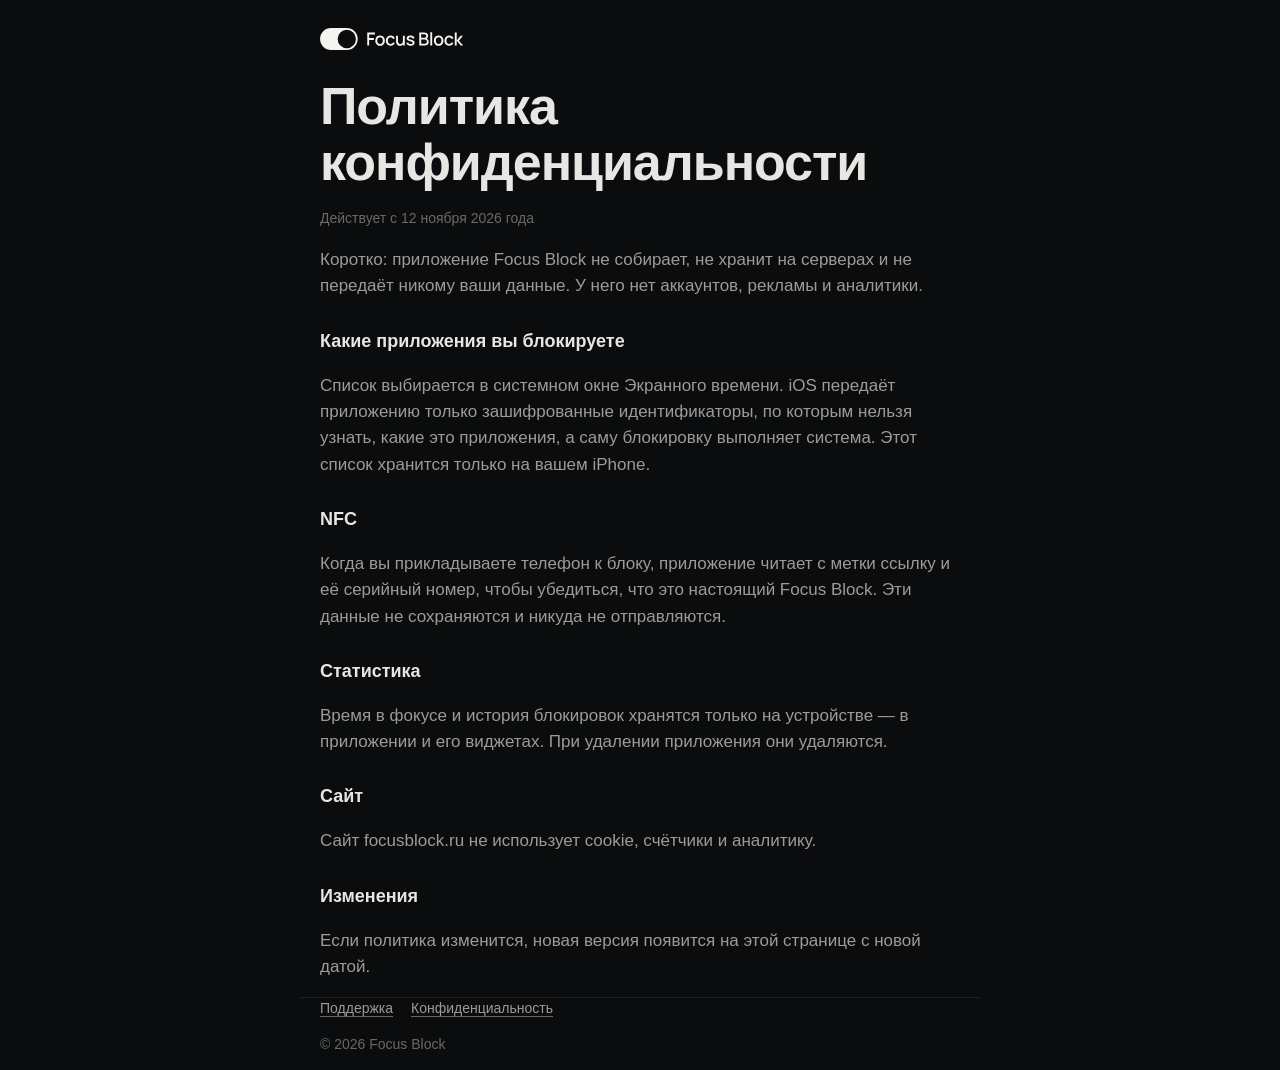
==== privacy/index.html @ 6a8ca2ba "Site for focusblock.ru: home, tag page, privacy, support and the Apple app link file" ====
<!doctype html>
<html lang="ru">
<head>
<meta charset="utf-8">
<meta name="viewport" content="width=device-width, initial-scale=1">
<title>Конфиденциальность — Focus Block</title>
<meta name="description" content="Политика конфиденциальности приложения Focus Block.">
<meta name="theme-color" content="#0b0c0e">
<link rel="icon" href="/img/favicon-32.png" sizes="32x32">
<link rel="apple-touch-icon" href="/img/apple-touch-icon.png">
<link rel="stylesheet" href="/style.css">
</head>
<body>
<header class="top wrap"><a href="/"><img src="/img/logo.svg" alt="Focus Block"></a></header>
<main class="wrap">
  <h1>Политика конфиденциальности</h1>
  <p class="small">Действует с 12 ноября 2026 года</p>
  <p>Коротко: приложение Focus Block не собирает, не хранит на серверах и не передаёт никому ваши данные. У него нет аккаунтов, рекламы и аналитики.</p>
  <h3>Какие приложения вы блокируете</h3>
  <p>Список выбирается в системном окне Экранного времени. iOS передаёт приложению только зашифрованные идентификаторы, по которым нельзя узнать, какие это приложения, а саму блокировку выполняет система. Этот список хранится только на вашем iPhone.</p>
  <h3>NFC</h3>
  <p>Когда вы прикладываете телефон к блоку, приложение читает с метки ссылку и её серийный номер, чтобы убедиться, что это настоящий Focus Block. Эти данные не сохраняются и никуда не отправляются.</p>
  <h3>Статистика</h3>
  <p>Время в фокусе и история блокировок хранятся только на устройстве — в приложении и его виджетах. При удалении приложения они удаляются.</p>
  <h3>Сайт</h3>
  <p>Сайт focusblock.ru не использует cookie, счётчики и аналитику.</p>
  <h3>Изменения</h3>
  <p>Если политика изменится, новая версия появится на этой странице с новой датой.</p>
</main>
<footer class="wrap"><a href="/support/">Поддержка</a><a href="/privacy/">Конфиденциальность</a><p class="small">© 2026 Focus Block</p></footer>
</body></html>
---- style.css ----
:root {
  --base: #0b0c0e;
  --surface: #141619;
  --raised: #1d2024;
  --paper: #f4f4f0;
  --primary: rgba(244, 244, 240, 0.94);
  --secondary: rgba(244, 244, 240, 0.62);
  --tertiary: rgba(244, 244, 240, 0.4);
  --hairline: rgba(255, 255, 255, 0.08);
}
* { box-sizing: border-box; }
html { -webkit-text-size-adjust: 100%; }
body {
  margin: 0;
  background: var(--base);
  color: var(--primary);
  font: 17px/1.55 -apple-system, BlinkMacSystemFont, "SF Pro Text", "Segoe UI", Roboto, "Helvetica Neue", Arial, sans-serif;
  -webkit-font-smoothing: antialiased;
}
a { color: var(--paper); text-underline-offset: 3px; text-decoration-color: var(--tertiary); }
.wrap { max-width: 680px; margin: 0 auto; padding: 0 20px; }
header.top { padding-top: 28px; padding-bottom: 28px; }
header.top img { height: 22px; display: block; }
h1 { font-size: clamp(34px, 7vw, 52px); line-height: 1.08; letter-spacing: -0.02em; margin: 0 0 18px; font-weight: 700; }
h2 { font-size: 24px; line-height: 1.25; letter-spacing: -0.01em; margin: 48px 0 12px; font-weight: 650; }
h3 { font-size: 18px; margin: 28px 0 6px; font-weight: 650; }
p, li { color: var(--secondary); }
p.lead { font-size: 20px; color: var(--secondary); margin: 0 0 32px; }
.hero { padding: 24px 0 8px; }
.hero img.block { display: block; width: 100%; height: auto; border-radius: 28px; margin: 8px 0 40px; background: var(--surface); }
.steps { display: grid; gap: 12px; padding: 0; margin: 0; list-style: none; counter-reset: s; }
.steps li { background: var(--surface); border-radius: 20px; padding: 18px 20px 18px 64px; position: relative; counter-increment: s; }
.steps li::before { content: counter(s); position: absolute; left: 20px; top: 17px; width: 28px; height: 28px; border-radius: 50%; background: var(--raised); color: var(--paper); font-weight: 650; font-size: 15px; display: grid; place-items: center; }
.steps b, .card b { color: var(--primary); font-weight: 600; }
.button { display: inline-block; background: var(--paper); color: var(--base); text-decoration: none; font-weight: 600; padding: 15px 26px; border-radius: 999px; }
.button.off { background: var(--raised); color: var(--secondary); }
.card { background: var(--surface); border-radius: 24px; padding: 28px 24px; margin: 24px 0; }
.center { text-align: center; }
.mark { width: 92px; height: auto; display: block; margin: 0 auto 28px; }
footer { margin-top: 72px; margin-bottom: 40px; padding-top: 20px; border-top: 1px solid var(--hairline); color: var(--tertiary); font-size: 14px; }
footer a { color: var(--secondary); margin-right: 18px; }
.small { font-size: 14px; color: var(--tertiary); }
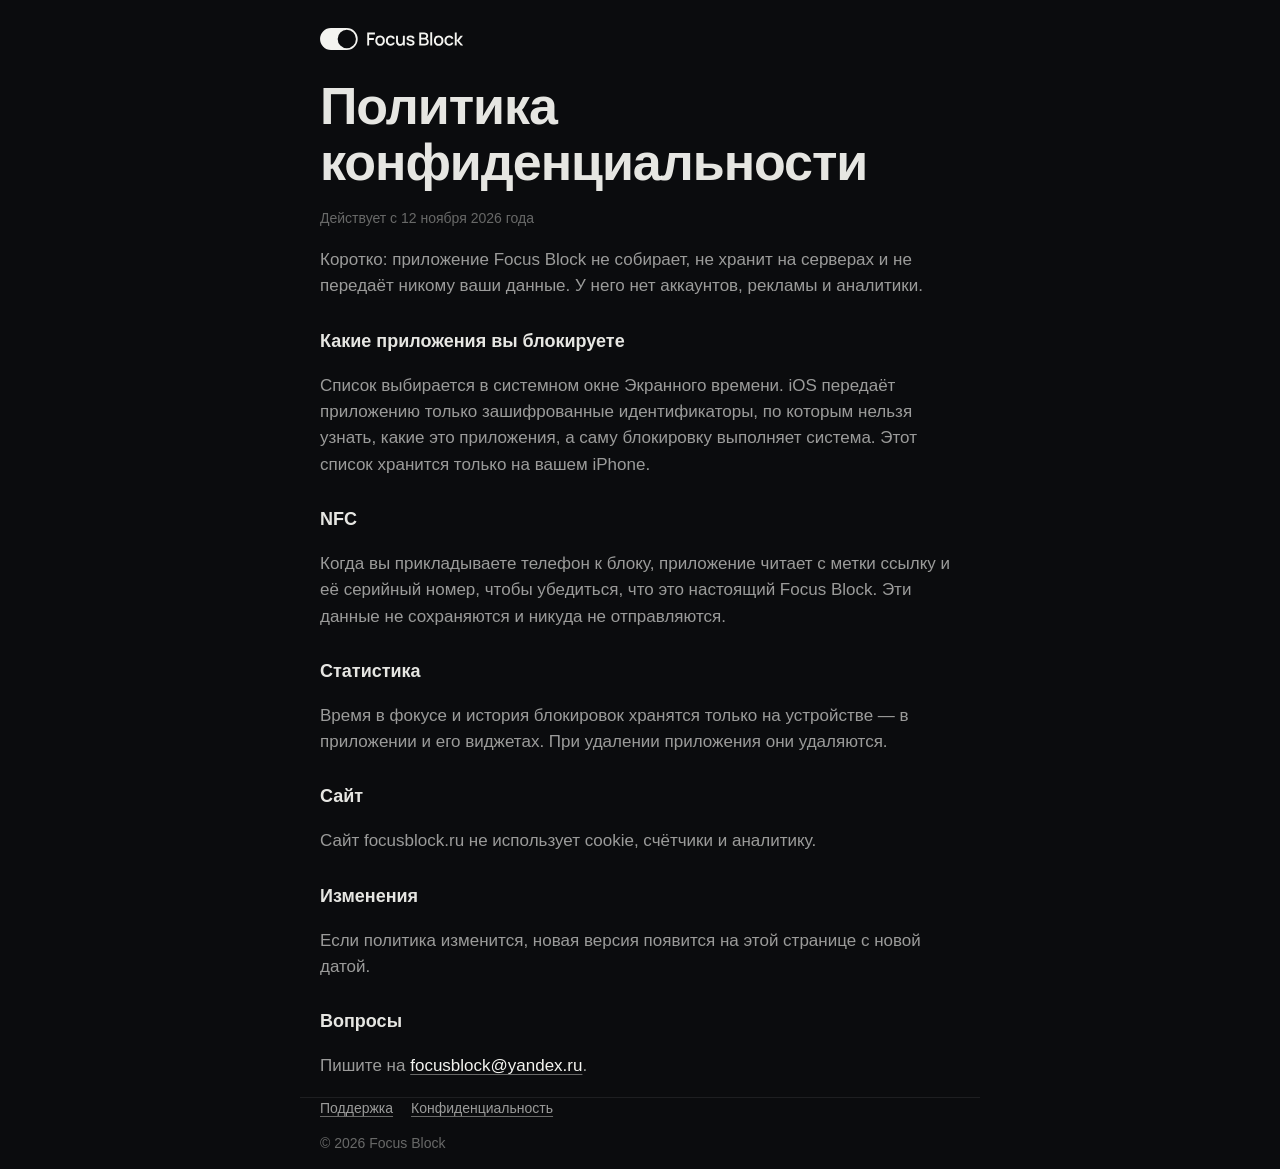
==== commit 7356c686: "Add the support email to the support and privacy pages" ====
--- a/privacy/index.html
+++ b/privacy/index.html
@@ -26,6 +26,8 @@
   <p>Сайт focusblock.ru не использует cookie, счётчики и аналитику.</p>
   <h3>Изменения</h3>
   <p>Если политика изменится, новая версия появится на этой странице с новой датой.</p>
+  <h3>Вопросы</h3>
+  <p>Пишите на <a href="mailto:focusblock@yandex.ru">focusblock@yandex.ru</a>.</p>
 </main>
 <footer class="wrap"><a href="/support/">Поддержка</a><a href="/privacy/">Конфиденциальность</a><p class="small">© 2026 Focus Block</p></footer>
 </body></html>
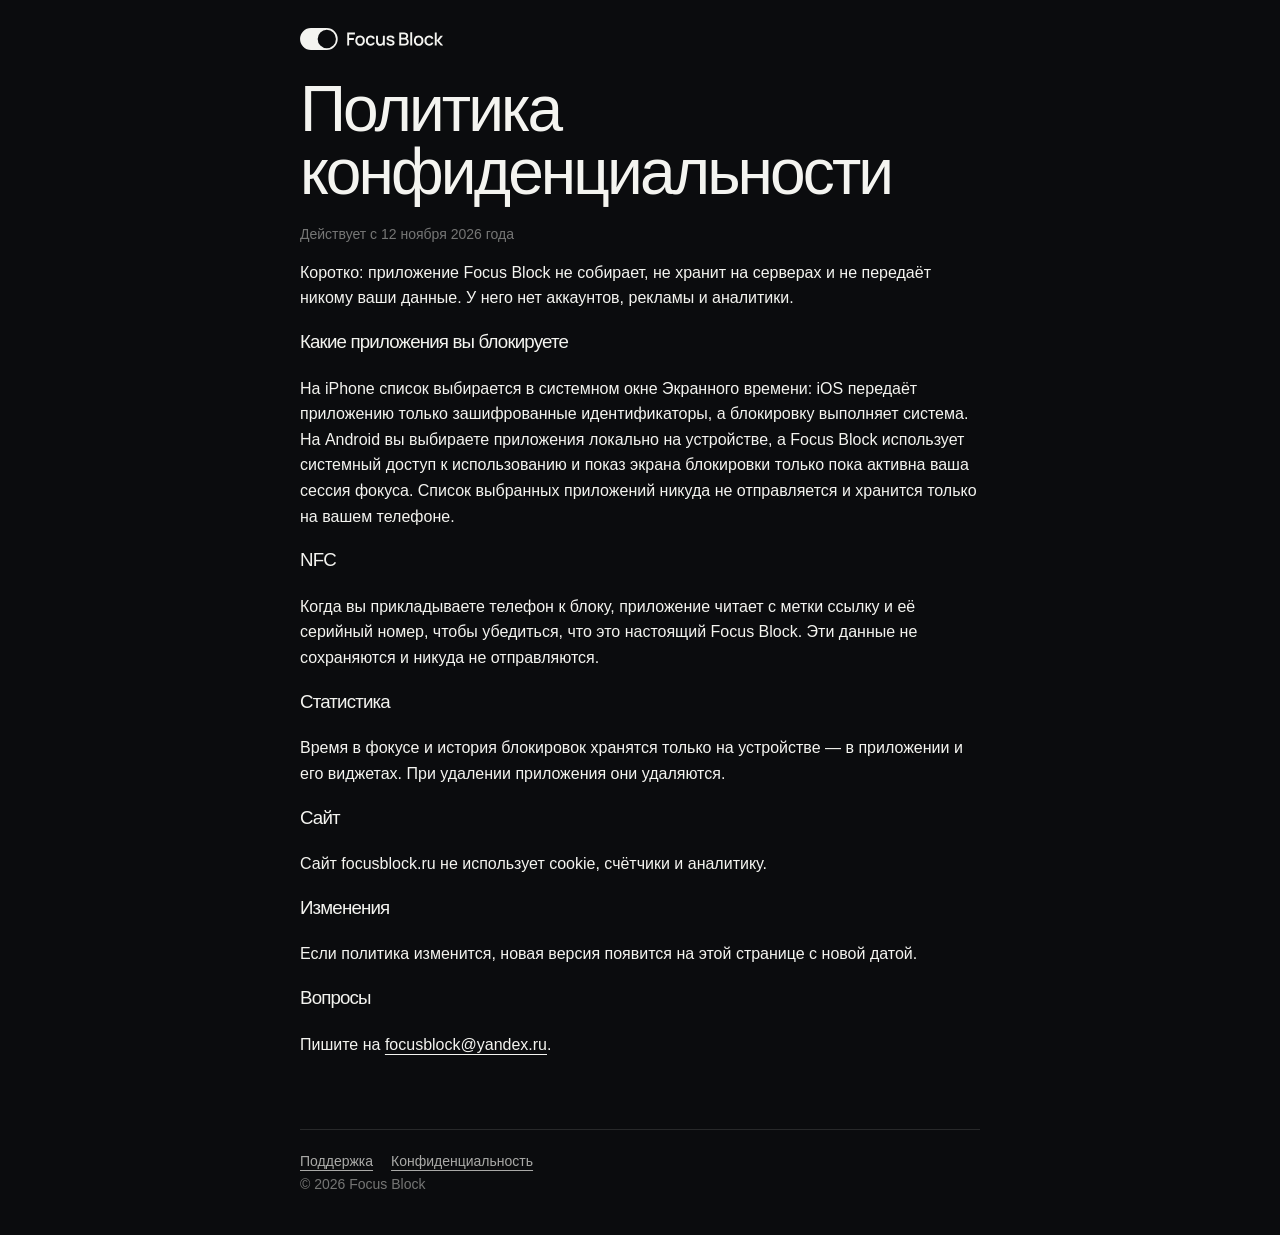
==== commit f27fc0b7: "Add App Store links, Smart App Banner, /get/ page, and subpage styles" ====
--- a/privacy/index.html
+++ b/privacy/index.html
@@ -17,7 +17,7 @@
   <p class="small">Действует с 12 ноября 2026 года</p>
   <p>Коротко: приложение Focus Block не собирает, не хранит на серверах и не передаёт никому ваши данные. У него нет аккаунтов, рекламы и аналитики.</p>
   <h3>Какие приложения вы блокируете</h3>
-  <p>Список выбирается в системном окне Экранного времени. iOS передаёт приложению только зашифрованные идентификаторы, по которым нельзя узнать, какие это приложения, а саму блокировку выполняет система. Этот список хранится только на вашем iPhone.</p>
+  <p>На iPhone список выбирается в системном окне Экранного времени: iOS передаёт приложению только зашифрованные идентификаторы, а блокировку выполняет система. На Android вы выбираете приложения локально на устройстве, а Focus Block использует системный доступ к использованию и показ экрана блокировки только пока активна ваша сессия фокуса. Список выбранных приложений никуда не отправляется и хранится только на вашем телефоне.</p>
   <h3>NFC</h3>
   <p>Когда вы прикладываете телефон к блоку, приложение читает с метки ссылку и её серийный номер, чтобы убедиться, что это настоящий Focus Block. Эти данные не сохраняются и никуда не отправляются.</p>
   <h3>Статистика</h3>
--- a/style.css
+++ b/style.css
@@ -1,42 +1,1825 @@
 :root {
-  --base: #0b0c0e;
-  --surface: #141619;
+  color-scheme: dark;
+  --obsidian: #0b0c0e;
+  --slate: #131518;
+  --paper: #f4f4f0;
+  --ink: #111315;
+  --ink-muted: rgba(17, 19, 21, 0.66);
+  --ink-line: rgba(17, 19, 21, 0.14);
+  --light: #f4f4f0;
+  --light-muted: rgba(244, 244, 240, 0.68);
+  --light-hint: rgba(244, 244, 240, 0.46);
+  --light-line: rgba(244, 244, 240, 0.12);
+  --light-line-strong: rgba(244, 244, 240, 0.24);
+  --sage: #b9c1a3;
+  --ease-out: cubic-bezier(0.22, 1, 0.36, 1);
+  --base: var(--obsidian);
+  --surface: var(--slate);
   --raised: #1d2024;
-  --paper: #f4f4f0;
   --primary: rgba(244, 244, 240, 0.94);
-  --secondary: rgba(244, 244, 240, 0.62);
-  --tertiary: rgba(244, 244, 240, 0.4);
-  --hairline: rgba(255, 255, 255, 0.08);
-}
-* { box-sizing: border-box; }
-html { -webkit-text-size-adjust: 100%; }
+  --secondary: var(--light-muted);
+  --tertiary: var(--light-hint);
+  --hairline: var(--light-line);
+}
+
+* {
+  box-sizing: border-box;
+}
+
+html {
+  -webkit-text-size-adjust: 100%;
+  scroll-behavior: smooth;
+  background-color: var(--obsidian);
+}
+
 body {
   margin: 0;
-  background: var(--base);
-  color: var(--primary);
-  font: 17px/1.55 -apple-system, BlinkMacSystemFont, "SF Pro Text", "Segoe UI", Roboto, "Helvetica Neue", Arial, sans-serif;
+  overflow-x: clip;
+  background-color: var(--obsidian);
+  color: var(--light);
+  font-family: "SF Pro Display", "SF Pro Text", "Helvetica Neue", ui-sans-serif, sans-serif;
+  font-size: 16px;
+  line-height: 1.6;
   -webkit-font-smoothing: antialiased;
-}
-a { color: var(--paper); text-underline-offset: 3px; text-decoration-color: var(--tertiary); }
-.wrap { max-width: 680px; margin: 0 auto; padding: 0 20px; }
-header.top { padding-top: 28px; padding-bottom: 28px; }
-header.top img { height: 22px; display: block; }
-h1 { font-size: clamp(34px, 7vw, 52px); line-height: 1.08; letter-spacing: -0.02em; margin: 0 0 18px; font-weight: 700; }
-h2 { font-size: 24px; line-height: 1.25; letter-spacing: -0.01em; margin: 48px 0 12px; font-weight: 650; }
-h3 { font-size: 18px; margin: 28px 0 6px; font-weight: 650; }
-p, li { color: var(--secondary); }
-p.lead { font-size: 20px; color: var(--secondary); margin: 0 0 32px; }
-.hero { padding: 24px 0 8px; }
-.hero img.block { display: block; width: 100%; height: auto; border-radius: 28px; margin: 8px 0 40px; background: var(--surface); }
-.steps { display: grid; gap: 12px; padding: 0; margin: 0; list-style: none; counter-reset: s; }
-.steps li { background: var(--surface); border-radius: 20px; padding: 18px 20px 18px 64px; position: relative; counter-increment: s; }
-.steps li::before { content: counter(s); position: absolute; left: 20px; top: 17px; width: 28px; height: 28px; border-radius: 50%; background: var(--raised); color: var(--paper); font-weight: 650; font-size: 15px; display: grid; place-items: center; }
-.steps b, .card b { color: var(--primary); font-weight: 600; }
-.button { display: inline-block; background: var(--paper); color: var(--base); text-decoration: none; font-weight: 600; padding: 15px 26px; border-radius: 999px; }
-.button.off { background: var(--raised); color: var(--secondary); }
-.card { background: var(--surface); border-radius: 24px; padding: 28px 24px; margin: 24px 0; }
-.center { text-align: center; }
-.mark { width: 92px; height: auto; display: block; margin: 0 auto 28px; }
-footer { margin-top: 72px; margin-bottom: 40px; padding-top: 20px; border-top: 1px solid var(--hairline); color: var(--tertiary); font-size: 14px; }
-footer a { color: var(--secondary); margin-right: 18px; }
-.small { font-size: 14px; color: var(--tertiary); }
+  -moz-osx-font-smoothing: grayscale;
+}
+
+a {
+  color: inherit;
+  text-underline-offset: 4px;
+}
+
+button,
+input {
+  font-family: inherit;
+  font-size: inherit;
+}
+
+:focus-visible {
+  outline: 2px solid var(--sage);
+  outline-offset: 3px;
+}
+
+.sr-only {
+  position: absolute;
+  width: 1px;
+  height: 1px;
+  padding: 0;
+  margin: -1px;
+  overflow: hidden;
+  clip: rect(0, 0, 0, 0);
+  white-space: nowrap;
+  border: 0;
+}
+
+.wrap {
+  width: min(1220px, calc(100% - 80px));
+  margin-inline: auto;
+}
+
+h1,
+h2,
+h3 {
+  margin-top: 0;
+  font-weight: 500;
+  letter-spacing: -0.045em;
+  text-wrap: balance;
+}
+
+p {
+  margin-top: 0;
+  text-wrap: pretty;
+}
+
+.num {
+  font-variant-numeric: tabular-nums;
+}
+
+/* =========================================================
+   Header
+   ========================================================= */
+.site-header {
+  position: relative;
+  z-index: 30;
+  min-height: 72px;
+  display: flex;
+  align-items: center;
+  justify-content: space-between;
+  border-bottom: 1px solid var(--light-line);
+}
+
+.brand {
+  display: inline-flex;
+  align-items: center;
+  text-decoration: none;
+}
+
+.brand img {
+  display: block;
+  width: 152px;
+  height: auto;
+}
+
+.brand-mark {
+  display: block;
+  width: 26px;
+  height: auto;
+}
+
+.header-nav {
+  display: flex;
+  gap: 32px;
+  margin-left: auto;
+  margin-right: 40px;
+}
+
+.header-nav a {
+  color: var(--light-muted);
+  font-size: 14px;
+  text-decoration: none;
+  transition: color 0.2s ease;
+}
+
+.header-nav a:hover {
+  color: var(--light);
+}
+
+.header-cta {
+  display: inline-flex;
+  align-items: center;
+  min-height: 38px;
+  padding: 7px 16px;
+  border: 1px solid var(--light-line-strong);
+  border-radius: 8px;
+  color: var(--light);
+  font-size: 14px;
+  font-weight: 500;
+  text-decoration: none;
+  transition: background-color 0.2s ease, color 0.2s ease, border-color 0.2s ease;
+}
+
+.header-cta:hover {
+  background: var(--light);
+  color: var(--obsidian);
+  border-color: var(--light);
+}
+
+/* =========================================================
+   Compact Single-Screen Hero (Vertical Right-Column Hardware)
+   ========================================================= */
+.hero {
+  position: relative;
+  background: var(--obsidian);
+  padding-block: 28px 56px;
+}
+
+.hero-grid {
+  display: grid;
+  grid-template-columns: 1.08fr 0.92fr;
+  align-items: center;
+  gap: 48px;
+}
+
+.hero-copy {
+  max-width: 540px;
+  position: relative;
+  z-index: 4;
+}
+
+.hero-status {
+  display: inline-flex;
+  align-items: center;
+  gap: 9px;
+  margin-bottom: 20px;
+  font-size: 14px;
+  color: var(--light-muted);
+}
+
+.hero-status-dot {
+  width: 7px;
+  height: 7px;
+  border-radius: 50%;
+  background: var(--sage);
+}
+
+h1 {
+  font-size: clamp(44px, 5vw, 72px);
+  line-height: 0.98;
+  margin-bottom: 20px;
+  color: var(--light);
+}
+
+.hero-lead {
+  max-width: 480px;
+  margin-bottom: 30px;
+  color: var(--light-muted);
+  font-size: 17px;
+  line-height: 1.62;
+}
+
+/* Sleek unified Web3-style single-bar pre-order input */
+.preorder-block {
+  max-width: 492px;
+  scroll-margin-top: 32px;
+}
+
+.preorder-form {
+  display: flex;
+  flex-direction: column;
+  gap: 12px;
+}
+
+.preorder-bar {
+  display: flex;
+  align-items: center;
+  gap: 6px;
+  padding: 5px;
+  background: #14161a;
+  border: 1px solid var(--light-line-strong);
+  border-radius: 10px;
+  transition: border-color 0.2s ease, background-color 0.2s ease;
+}
+
+.preorder-bar:focus-within {
+  border-color: rgba(244, 244, 240, 0.55);
+  background: #171a1f;
+}
+
+.preorder-input {
+  flex: 1 1 0%;
+  min-width: 0;
+  height: 42px;
+  padding: 0 12px;
+  background: transparent;
+  border: 0;
+  color: var(--light);
+  font-size: 16px;
+  outline: none;
+}
+
+.preorder-input::placeholder {
+  color: var(--light-hint);
+}
+
+.preorder-btn {
+  flex: 0 0 auto;
+  height: 42px;
+  padding: 0 18px;
+  background: var(--light);
+  color: var(--obsidian);
+  border: 0;
+  border-radius: 7px;
+  font-size: 14px;
+  font-weight: 600;
+  cursor: pointer;
+  white-space: nowrap;
+  transition: background-color 0.2s ease, transform 0.15s ease;
+}
+
+.preorder-btn:hover {
+  background: #ffffff;
+  transform: translateY(-1px);
+}
+
+.preorder-btn:active {
+  transform: translateY(0);
+}
+
+.consent-row {
+  display: flex;
+  align-items: flex-start;
+  gap: 10px;
+  font-size: 13px;
+  color: var(--light-hint);
+  line-height: 1.45;
+  cursor: pointer;
+}
+
+.consent-row input[type="checkbox"] {
+  width: 16px;
+  height: 16px;
+  margin: 2px 0 0;
+  flex-shrink: 0;
+  accent-color: var(--sage);
+  cursor: pointer;
+}
+
+.consent-row a {
+  color: var(--light-muted);
+}
+
+.form-success {
+  display: none;
+  padding: 14px 0;
+  border-top: 1px solid var(--sage);
+  border-bottom: 1px solid var(--light-line);
+  color: var(--light);
+  font-size: 15px;
+  line-height: 1.55;
+}
+
+.hero-meta {
+  margin-top: 18px;
+  font-size: 14px;
+  color: var(--light-hint);
+}
+
+.hero-scroll-cue {
+  margin-top: 24px;
+  padding-top: 16px;
+  border-top: 1px solid var(--light-line);
+  display: flex;
+  align-items: center;
+  gap: 12px;
+  font-size: 13px;
+  color: var(--light-muted);
+}
+
+.scroll-indicator {
+  width: 8px;
+  height: 8px;
+  border-radius: 50%;
+  border: 1.5px solid var(--light-muted);
+  flex-shrink: 0;
+  transition: background-color 0.3s ease, border-color 0.3s ease;
+}
+
+.hero.is-locked .scroll-indicator {
+  background: var(--sage);
+  border-color: var(--sage);
+}
+
+/* =========================================================
+   Right Column: Vertical Focus Block + Upright Dark iPhone 16 Pro
+   ========================================================= */
+.hero-visual {
+  position: relative;
+  width: 100%;
+  max-width: 440px;
+  height: 564px;
+  margin-inline: auto;
+  cursor: pointer;
+  user-select: none;
+  -webkit-tap-highlight-color: transparent;
+}
+
+/* Studio ambient light centered behind vertical hardware axis */
+.hero-ambient {
+  position: absolute;
+  top: -90px;
+  left: 50%;
+  width: 300px;
+  height: 300px;
+  margin-left: -150px;
+  border-radius: 50%;
+  background: radial-gradient(circle, rgba(185, 193, 163, 0.14) 0%, rgba(160, 178, 220, 0.05) 38%, transparent 70%);
+  pointer-events: none;
+  transition: opacity 0.45s ease, transform 0.6s var(--ease-out);
+  opacity: 0.72;
+}
+
+.hero.is-locked .hero-ambient {
+  opacity: 1;
+  transform: scale(1.1);
+}
+
+.hero-orbit {
+  position: absolute;
+  top: 52px;
+  left: 50%;
+  border-radius: 50%;
+  border: 1px solid rgba(244, 244, 240, 0.055);
+  transform: translate(-50%, -50%);
+  pointer-events: none;
+  transition: border-color 0.45s ease, transform 0.6s var(--ease-out);
+}
+
+.hero-orbit-1 {
+  width: 190px;
+  height: 190px;
+}
+
+.hero-orbit-2 {
+  width: 310px;
+  height: 310px;
+  border-color: rgba(244, 244, 240, 0.032);
+}
+
+.hero.is-locked .hero-orbit-1 {
+  border-color: rgba(185, 193, 163, 0.25);
+  transform: translate(-50%, -50%) scale(1.05);
+}
+
+.hero.is-locked .hero-orbit-2 {
+  border-color: rgba(185, 193, 163, 0.11);
+  transform: translate(-50%, -50%) scale(1.03);
+}
+
+/* Real Focus Block photo centered on vertical axis (zero stacking context for pure lighten blend) */
+.hero-block {
+  position: absolute;
+  top: -28px;
+  left: 50%;
+  width: 232px;
+  margin-left: -116px;
+  pointer-events: none;
+}
+
+.hero-block-img {
+  display: block;
+  width: 100%;
+  height: auto;
+  mix-blend-mode: lighten;
+  filter: contrast(1.06);
+  mask-image: radial-gradient(ellipse 62% 62% at 50% 50%, #000 54%, transparent 98%);
+  -webkit-mask-image: radial-gradient(ellipse 62% 62% at 50% 50%, #000 54%, transparent 98%);
+}
+
+/* Subtle vertical alignment hairline between Focus Block and iPhone at rest */
+.tap-guide {
+  position: absolute;
+  top: 96px;
+  left: 50%;
+  width: 1px;
+  height: 28px;
+  margin-left: -0.5px;
+  background: linear-gradient(180deg, rgba(185, 193, 163, 0.52) 0%, rgba(244, 244, 240, 0.05) 100%);
+  pointer-events: none;
+  opacity: 0.85;
+  transition: opacity 0.25s ease;
+}
+
+.hero.is-locked .tap-guide {
+  opacity: 0;
+}
+
+/* Persistent soft hardware resonance ring around Focus Block while locked */
+.contact-halo {
+  position: absolute;
+  top: 52px;
+  left: 50%;
+  width: 126px;
+  height: 126px;
+  border-radius: 50%;
+  border: 1px solid rgba(185, 193, 163, 0.44);
+  box-shadow: 0 0 26px rgba(185, 193, 163, 0.22);
+  transform: translate(-50%, -50%) scale(0.76);
+  opacity: 0;
+  pointer-events: none;
+  z-index: 4;
+  transition: opacity 0.45s ease, transform 0.6s var(--ease-out);
+}
+
+.hero.is-locked .contact-halo {
+  opacity: 1;
+  transform: translate(-50%, -50%) scale(1);
+}
+
+/* Concentric NFC contact wave centered on Focus Block's white inlay */
+.contact-wave {
+  position: absolute;
+  top: 52px;
+  left: 50%;
+  width: 22px;
+  height: 22px;
+  margin-top: -11px;
+  margin-left: -11px;
+  border-radius: 50%;
+  border: 1.5px solid var(--sage);
+  opacity: 0;
+  pointer-events: none;
+  z-index: 8;
+}
+
+.contact-wave-2 {
+  border-color: rgba(244, 244, 240, 0.55);
+}
+
+.hero-visual.pulse-active .contact-wave {
+  animation: nfc-ring 1s var(--ease-out) forwards;
+}
+
+.hero-visual.pulse-active .contact-wave-2 {
+  animation: nfc-ring 1.2s 0.16s var(--ease-out) forwards;
+}
+
+@keyframes nfc-ring {
+  0% { transform: scale(1); opacity: 0.92; }
+  100% { transform: scale(9.5); opacity: 0; }
+}
+
+/* =========================================================
+   Photorealistic Upright iPhone 16 Pro (Black Titanium)
+   ========================================================= */
+.iphone-rig {
+  position: absolute;
+  bottom: 0;
+  left: 50%;
+  width: 228px;
+  height: 432px;
+  margin-left: -114px;
+  z-index: 6;
+  transform-origin: center top;
+  transform:
+    perspective(1200px)
+    translate3d(0, var(--py, 0px), 0)
+    rotateX(var(--prx, 5deg))
+    scale(var(--pscale, 0.985));
+  will-change: transform;
+}
+
+/* Machined Grade-5 Black Titanium Outer Chassis with clean bottom 3D depth */
+.iphone-chassis {
+  position: relative;
+  width: 100%;
+  height: 100%;
+  border-radius: 42px;
+  padding: 4px;
+  background: linear-gradient(
+    145deg,
+    #787e8a 0%,
+    #383d46 12%,
+    #1b1e24 32%,
+    #0e1014 54%,
+    #2e333c 78%,
+    #6a717e 92%,
+    #2c3038 100%
+  );
+  box-shadow:
+    0 2px 0 0 #262a32,
+    0 5px 0 0 #171a20,
+    0 8px 0 0 #0e1014,
+    0 34px 66px rgba(0, 0, 0, 0.88),
+    0 12px 24px rgba(0, 0, 0, 0.68),
+    inset 0 0 0 1px rgba(255, 255, 255, 0.28),
+    inset 0 1px 2px rgba(255, 255, 255, 0.36);
+}
+
+/* Specular contact light across top-center titanium rim when meeting Focus Block */
+.iphone-contact-rim {
+  position: absolute;
+  inset: -1px;
+  border-radius: 43px;
+  background: radial-gradient(ellipse 70% 18% at 50% 0%, rgba(226, 234, 206, 0.8) 0%, rgba(185, 193, 163, 0.24) 44%, transparent 74%);
+  opacity: var(--contact, 0);
+  pointer-events: none;
+  z-index: 1;
+  transition: opacity 0.3s ease;
+}
+
+/* Physical machined titanium side buttons */
+.hw-btn {
+  position: absolute;
+  background: linear-gradient(180deg, #626874 0%, #2a2e36 48%, #4b505c 100%);
+  box-shadow: inset 0 0 0 0.5px rgba(255, 255, 255, 0.28), 0 1px 3px rgba(0, 0, 0, 0.7);
+  pointer-events: none;
+  z-index: 2;
+}
+
+.hw-action {
+  left: -2.5px;
+  top: 82px;
+  width: 2.5px;
+  height: 19px;
+  border-radius: 2px 0 0 2px;
+}
+
+.hw-vol-up {
+  left: -2.5px;
+  top: 112px;
+  width: 2.5px;
+  height: 34px;
+  border-radius: 2px 0 0 2px;
+}
+
+.hw-vol-down {
+  left: -2.5px;
+  top: 155px;
+  width: 2.5px;
+  height: 34px;
+  border-radius: 2px 0 0 2px;
+}
+
+.hw-power {
+  right: -2.5px;
+  top: 122px;
+  width: 3px;
+  height: 50px;
+  border-radius: 0 2px 2px 0;
+}
+
+.hw-cam-ctrl {
+  right: -2px;
+  top: 262px;
+  width: 2px;
+  height: 34px;
+  border-radius: 0 2px 2px 0;
+  background: linear-gradient(180deg, #3c404a 0%, #1d2026 50%, #3a3e48 100%);
+}
+
+/* Authentic titanium antenna split bands */
+.hw-antenna {
+  position: absolute;
+  width: 4px;
+  height: 2px;
+  background: rgba(8, 9, 12, 0.85);
+  pointer-events: none;
+  z-index: 3;
+}
+
+.hw-ant-tl { left: 0; top: 52px; }
+.hw-ant-tr { right: 0; top: 52px; }
+.hw-ant-bl { left: 0; bottom: 52px; }
+.hw-ant-br { right: 0; bottom: 52px; }
+
+/* Ultra-thin uniform Black Titanium Bezel */
+.iphone-bezel {
+  position: relative;
+  z-index: 2;
+  width: 100%;
+  height: 100%;
+  border-radius: 38px;
+  background: #020203;
+  padding: 7px;
+  box-shadow: inset 0 0 0 1px rgba(255, 255, 255, 0.08);
+}
+
+/* Precision recessed top earpiece slit */
+.iphone-speaker {
+  position: absolute;
+  top: 2.5px;
+  left: 50%;
+  transform: translateX(-50%);
+  width: 36px;
+  height: 2px;
+  border-radius: 99px;
+  background: linear-gradient(90deg, #0b0c0e 0%, #262930 50%, #0b0c0e 100%);
+  z-index: 15;
+  pointer-events: none;
+}
+
+/* Super Retina XDR OLED Display */
+.iphone-oled {
+  position: relative;
+  width: 100%;
+  height: 100%;
+  border-radius: 32px;
+  overflow: hidden;
+  background: #080a0f;
+  padding: 10px 10px 8px;
+  display: flex;
+  flex-direction: column;
+  justify-content: space-between;
+  box-shadow: inset 0 0 0 0.75px rgba(255, 255, 255, 0.1);
+}
+
+/* Authentic iOS 18 Black Titanium Silk Wallpaper — calms down when Focus locks */
+.iphone-wallpaper {
+  position: absolute;
+  inset: 0;
+  z-index: 0;
+  background:
+    radial-gradient(ellipse 95% 48% at 15% 18%, rgba(92, 118, 178, 0.48) 0%, transparent 64%),
+    radial-gradient(ellipse 85% 50% at 88% 42%, rgba(168, 128, 102, 0.34) 0%, transparent 62%),
+    radial-gradient(ellipse 80% 55% at 32% 78%, rgba(68, 92, 138, 0.36) 0%, transparent 65%),
+    radial-gradient(ellipse 70% 42% at 72% 84%, rgba(145, 152, 134, 0.18) 0%, transparent 64%),
+    linear-gradient(168deg, #101522 0%, #0a0d14 48%, #0d1016 100%);
+  transition: opacity 0.55s var(--ease-out), filter 0.55s var(--ease-out);
+}
+
+.hero.is-locked .iphone-wallpaper {
+  opacity: 0.42;
+  filter: saturate(0.45) brightness(0.75);
+}
+
+/* Subtle Ceramic Shield studio glass sheen */
+.iphone-glass-sheen {
+  position: absolute;
+  inset: 0;
+  border-radius: 32px;
+  background:
+    linear-gradient(
+      118deg,
+      rgba(255, 255, 255, 0.11) 0%,
+      rgba(255, 255, 255, 0.03) 22%,
+      transparent 24%
+    ),
+    radial-gradient(ellipse 65% 32% at 50% 0%, rgba(255, 255, 255, 0.06) 0%, transparent 70%);
+  pointer-events: none;
+  z-index: 12;
+}
+
+/* iOS Status Bar + Compact Zero-Overlap Dynamic Island */
+.ios-top {
+  position: relative;
+  z-index: 6;
+  display: flex;
+  align-items: center;
+  justify-content: space-between;
+  height: 19px;
+  padding-inline: 4px;
+}
+
+.ios-time {
+  font-size: 10.5px;
+  font-weight: 600;
+  color: #ffffff;
+  letter-spacing: -0.02em;
+}
+
+/* Compact Dynamic Island — strictly clear of 9:41 & signal icons */
+.dynamic-island {
+  position: absolute;
+  top: 0;
+  left: 50%;
+  transform: translateX(-50%);
+  width: 62px;
+  height: 18px;
+  border-radius: 12px;
+  background: #000000;
+  box-shadow: inset 0 0 0 0.5px rgba(255, 255, 255, 0.1);
+  display: flex;
+  align-items: center;
+  justify-content: space-between;
+  padding: 0 5px;
+  overflow: hidden;
+  transition: width 0.45s var(--ease-out), padding 0.45s var(--ease-out);
+  z-index: 10;
+}
+
+.island-label {
+  display: inline-flex;
+  align-items: center;
+  gap: 3.5px;
+  font-size: 8.5px;
+  font-weight: 600;
+  color: var(--sage);
+  white-space: nowrap;
+  opacity: 0;
+  transform: translateX(-4px);
+  transition: opacity 0.25s ease, transform 0.35s var(--ease-out);
+}
+
+.island-switch {
+  width: 11px;
+  height: 6.5px;
+  border-radius: 99px;
+  background: var(--sage);
+  position: relative;
+  flex-shrink: 0;
+}
+
+.island-switch::after {
+  content: "";
+  position: absolute;
+  top: 1px;
+  right: 1px;
+  width: 4.5px;
+  height: 4.5px;
+  border-radius: 50%;
+  background: #0b0c0e;
+}
+
+.island-sensors {
+  display: inline-flex;
+  align-items: center;
+  gap: 3px;
+  flex-shrink: 0;
+}
+
+.island-ir {
+  width: 4px;
+  height: 4px;
+  border-radius: 50%;
+  background: radial-gradient(circle at 40% 40%, #24192b 0%, #09070b 80%);
+}
+
+.island-lens {
+  width: 7px;
+  height: 7px;
+  border-radius: 50%;
+  background: radial-gradient(circle at 35% 35%, #4668a8 0%, #142240 48%, #04070e 100%);
+  box-shadow: inset 0 0 0 0.8px rgba(255, 255, 255, 0.1);
+  flex-shrink: 0;
+}
+
+.hero.is-locked .dynamic-island {
+  width: 90px;
+  padding: 0 6px;
+}
+
+.hero.is-locked .island-label {
+  opacity: 1;
+  transform: translateX(0);
+}
+
+/* iOS Status Icons (Signal + Battery) */
+.ios-indicators {
+  display: flex;
+  align-items: center;
+  gap: 3.5px;
+}
+
+.ios-indicators svg {
+  display: block;
+  fill: #ffffff;
+}
+
+/* Focus Block Real iOS Widget (2x4 dark card) */
+.fb-widget {
+  position: relative;
+  z-index: 5;
+  margin-top: 8px;
+  padding: 9px 10px;
+  border-radius: 16px;
+  background: rgba(20, 23, 30, 0.84);
+  border: 1px solid rgba(255, 255, 255, 0.12);
+  box-shadow: 0 8px 18px rgba(0, 0, 0, 0.32);
+  display: flex;
+  align-items: center;
+  justify-content: space-between;
+  gap: 8px;
+  transition: background-color 0.35s ease, border-color 0.35s ease;
+}
+
+.hero.is-locked .fb-widget {
+  background: rgba(26, 31, 29, 0.92);
+  border-color: rgba(185, 193, 163, 0.38);
+}
+
+.fb-widget-left {
+  display: flex;
+  flex-direction: column;
+  gap: 1px;
+  min-width: 0;
+}
+
+.fb-widget-title {
+  font-size: 11px;
+  font-weight: 600;
+  color: #ffffff;
+  letter-spacing: -0.01em;
+}
+
+.fb-widget-sub {
+  font-size: 9.5px;
+  color: rgba(244, 244, 240, 0.65);
+  white-space: nowrap;
+  transition: color 0.3s ease;
+}
+
+.hero.is-locked .fb-widget-sub {
+  color: var(--sage);
+}
+
+/* Brand toggle pill inside widget */
+.fb-toggle {
+  width: 36px;
+  height: 20px;
+  border-radius: 99px;
+  background: rgba(255, 255, 255, 0.14);
+  padding: 2.5px;
+  flex-shrink: 0;
+  transition: background-color 0.35s var(--ease-out);
+}
+
+.fb-toggle-knob {
+  width: 15px;
+  height: 15px;
+  border-radius: 50%;
+  background: var(--paper);
+  transform: translateX(0);
+  transition: transform 0.38s var(--ease-out), background-color 0.35s ease;
+}
+
+.hero.is-locked .fb-toggle {
+  background: var(--paper);
+}
+
+.hero.is-locked .fb-toggle-knob {
+  transform: translateX(16px);
+  background: #2e3338;
+}
+
+/* Realistic 4-Column iOS 18 SpringBoard App Grid */
+.ios-grid {
+  position: relative;
+  z-index: 5;
+  display: grid;
+  grid-template-columns: repeat(4, 1fr);
+  gap: 10px 7px;
+  margin-top: 10px;
+}
+
+.ios-app {
+  display: flex;
+  flex-direction: column;
+  align-items: center;
+  gap: 3.5px;
+  position: relative;
+}
+
+.ios-icon {
+  position: relative;
+  width: 39px;
+  height: 39px;
+  border-radius: 9.5px;
+  display: flex;
+  align-items: center;
+  justify-content: center;
+  box-shadow:
+    0 6px 14px rgba(0, 0, 0, 0.45),
+    inset 0 1px 0 rgba(255, 255, 255, 0.28),
+    inset 0 -1px 0 rgba(0, 0, 0, 0.22);
+  transition: filter 0.4s ease, opacity 0.4s ease, transform 0.4s var(--ease-out);
+}
+
+.ios-icon svg {
+  width: 20px;
+  height: 20px;
+  fill: #ffffff;
+}
+
+/* Authentic iOS app palettes */
+.ic-ig {
+  background: radial-gradient(circle at 30% 107%, #fdf497 0%, #fd5949 45%, #d6249f 65%, #285aeb 92%);
+}
+
+.ic-yt {
+  background: linear-gradient(160deg, #ff2e2e 0%, #c80e0e 100%);
+}
+
+.ic-tg {
+  background: linear-gradient(180deg, #37aee2 0%, #1e96c8 100%);
+}
+
+.ic-tt {
+  background: linear-gradient(155deg, #23262e 0%, #090a0d 100%);
+}
+
+.ic-x {
+  background: linear-gradient(155deg, #272b33 0%, #0d0e11 100%);
+}
+
+.ic-games {
+  background: linear-gradient(155deg, #8b5cf6 0%, #5b21b6 100%);
+}
+
+.ic-notes {
+  background: linear-gradient(180deg, #f5c542 0%, #f5c542 28%, #f7f7f4 28%, #ebebe6 100%);
+}
+
+.ic-notes-lines {
+  width: 20px;
+  height: 13px;
+  margin-top: 8px;
+  display: flex;
+  flex-direction: column;
+  justify-content: space-between;
+}
+
+.ic-notes-lines span {
+  display: block;
+  height: 1.5px;
+  background: rgba(17, 19, 21, 0.24);
+  border-radius: 1px;
+}
+
+.ic-cal {
+  background: linear-gradient(180deg, #fcfcf9 0%, #ecece7 100%);
+  flex-direction: column;
+  gap: 0;
+  color: #111315;
+}
+
+.ic-cal-day {
+  font-size: 7px;
+  font-weight: 700;
+  color: #d93829;
+  line-height: 1;
+  letter-spacing: 0.04em;
+}
+
+.ic-cal-num {
+  font-size: 16.5px;
+  font-weight: 400;
+  line-height: 1.05;
+  color: #111315;
+}
+
+/* Red iOS notification badges */
+.ios-badge {
+  position: absolute;
+  top: -3.5px;
+  right: -3.5px;
+  min-width: 14px;
+  height: 14px;
+  padding: 0 3.5px;
+  border-radius: 99px;
+  background: #ff3b30;
+  color: #ffffff;
+  font-size: 8px;
+  font-weight: 700;
+  display: flex;
+  align-items: center;
+  justify-content: center;
+  box-shadow: 0 2px 5px rgba(0, 0, 0, 0.5);
+  transition: transform 0.28s var(--ease-out), opacity 0.25s ease;
+  z-index: 3;
+}
+
+/* Authentic iOS Screen Time dim overlay + hourglass on locked apps */
+.ios-shield {
+  position: absolute;
+  inset: 0;
+  border-radius: 9.5px;
+  background: rgba(10, 11, 14, 0.72);
+  display: flex;
+  align-items: center;
+  justify-content: center;
+  opacity: 0;
+  transform: scale(0.85);
+  transition: opacity 0.32s ease, transform 0.35s var(--ease-out);
+  z-index: 2;
+}
+
+.ios-shield svg {
+  width: 15px;
+  height: 15px;
+  fill: rgba(244, 244, 240, 0.92);
+}
+
+.ios-label {
+  font-size: 8.5px;
+  font-weight: 400;
+  color: rgba(255, 255, 255, 0.9);
+  text-align: center;
+  line-height: 1.1;
+  white-space: nowrap;
+  text-shadow: 0 1px 3px rgba(0, 0, 0, 0.65);
+  transition: opacity 0.3s ease;
+}
+
+/* Staggered lock cascade on distracting apps */
+.hero.is-locked .is-distracting .ios-icon {
+  filter: grayscale(100%) brightness(0.48);
+  transform: scale(0.95);
+}
+
+.hero.is-locked .is-distracting .ios-shield {
+  opacity: 1;
+  transform: scale(1);
+}
+
+.hero.is-locked .is-distracting .ios-badge {
+  opacity: 0;
+  transform: scale(0);
+}
+
+.hero.is-locked .is-distracting .ios-label {
+  opacity: 0.42;
+}
+
+/* Focus Block Shield Toast Pill inside iOS screen when locked */
+.ios-lock-toast {
+  position: relative;
+  z-index: 5;
+  margin-top: auto;
+  margin-bottom: 8px;
+  padding: 8px 9px;
+  border-radius: 13px;
+  background: rgba(30, 34, 38, 0.92);
+  border: 1px solid rgba(244, 244, 240, 0.14);
+  box-shadow: 0 8px 18px rgba(0, 0, 0, 0.45);
+  display: flex;
+  align-items: center;
+  gap: 8px;
+  opacity: 0;
+  transform: translateY(7px) scale(0.97);
+  transition: opacity 0.35s ease, transform 0.4s var(--ease-out);
+}
+
+.hero.is-locked .ios-lock-toast {
+  opacity: 1;
+  transform: translateY(0) scale(1);
+}
+
+.toast-mark {
+  width: 20px;
+  height: 12px;
+  flex-shrink: 0;
+}
+
+.toast-text {
+  font-size: 9px;
+  line-height: 1.25;
+  color: rgba(244, 244, 240, 0.72);
+}
+
+.toast-text strong {
+  display: block;
+  font-size: 9.5px;
+  font-weight: 600;
+  color: var(--paper);
+}
+
+/* Authentic iOS 18 Dock (Dark-Mode Sleek Utility Apps — Always Unlocked) */
+.ios-dock {
+  position: relative;
+  z-index: 5;
+  padding: 7px 8px;
+  border-radius: 18px;
+  background: rgba(255, 255, 255, 0.11);
+  border: 1px solid rgba(255, 255, 255, 0.1);
+  display: grid;
+  grid-template-columns: repeat(4, 1fr);
+  gap: 7px;
+  justify-items: center;
+}
+
+.ios-dock .ios-icon {
+  width: 37px;
+  height: 37px;
+  border-radius: 9px;
+}
+
+.ios-dock .ios-icon svg {
+  width: 18px;
+  height: 18px;
+}
+
+.ic-phone {
+  background: linear-gradient(180deg, #1d2b22 0%, #111914 100%);
+  border: 1px solid rgba(90, 240, 120, 0.2);
+}
+
+.ic-phone svg {
+  fill: #4ce36b;
+}
+
+.ic-maps {
+  background: linear-gradient(180deg, #18263b 0%, #0f1724 100%);
+  border: 1px solid rgba(86, 165, 255, 0.22);
+}
+
+.ic-maps svg {
+  fill: #54a8ff;
+}
+
+.ic-msg {
+  background: linear-gradient(180deg, #1d2b22 0%, #111914 100%);
+  border: 1px solid rgba(90, 240, 120, 0.2);
+}
+
+.ic-msg svg {
+  fill: #4ce36b;
+}
+
+.ic-bank {
+  background: linear-gradient(180deg, #2d291b 0%, #18160f 100%);
+  border: 1px solid rgba(242, 206, 86, 0.24);
+}
+
+.ic-bank svg {
+  fill: #f0cc52;
+}
+
+.ios-home-bar {
+  width: 82px;
+  height: 3.5px;
+  border-radius: 99px;
+  background: rgba(255, 255, 255, 0.78);
+  margin: 6px auto 0;
+  position: relative;
+  z-index: 6;
+}
+
+/* =========================================================
+   Comparison Chapters (Warm Paper & Obsidian)
+   ========================================================= */
+.chapter-paper {
+  background: var(--paper);
+  color: var(--ink);
+  padding-block: 112px;
+  scroll-margin-top: 24px;
+}
+
+.chapter-paper h2,
+.chapter-paper h3 {
+  color: var(--ink);
+}
+
+.chapter-dark {
+  background: var(--obsidian);
+  color: var(--light);
+  padding-block: 112px;
+  border-bottom: 1px solid var(--light-line);
+  scroll-margin-top: 24px;
+}
+
+.table-head {
+  display: flex;
+  justify-content: space-between;
+  align-items: flex-end;
+  gap: 32px;
+  margin-bottom: 44px;
+}
+
+.table-head h2 {
+  font-size: clamp(32px, 4vw, 50px);
+  line-height: 1.05;
+  margin: 0;
+  max-width: 640px;
+}
+
+.table-head p {
+  font-size: 16px;
+  max-width: 380px;
+  margin: 0;
+  line-height: 1.6;
+}
+
+.chapter-paper .table-head p {
+  color: var(--ink-muted);
+}
+
+.chapter-dark .table-head p {
+  color: var(--light-muted);
+}
+
+/* Clean hairline comparison tables */
+.compare-table {
+  width: 100%;
+  border-collapse: collapse;
+}
+
+.compare-table th,
+.compare-table td {
+  padding: 22px 18px 22px 0;
+  text-align: left;
+  vertical-align: top;
+  font-size: 15px;
+  line-height: 1.55;
+}
+
+.compare-table th {
+  font-size: 14px;
+  font-weight: 500;
+  padding-top: 16px;
+  padding-bottom: 16px;
+}
+
+.compare-table td:first-child {
+  width: 26%;
+  font-weight: 500;
+}
+
+.compare-table td:nth-child(2) {
+  width: 37%;
+}
+
+.compare-table td:nth-child(3) {
+  width: 37%;
+}
+
+.chapter-paper .compare-table {
+  border-top: 1px solid rgba(17, 19, 21, 0.25);
+}
+
+.chapter-paper .compare-table th {
+  color: var(--ink-muted);
+  border-bottom: 1px solid var(--ink-line);
+}
+
+.chapter-paper .compare-table td {
+  border-bottom: 1px solid var(--ink-line);
+}
+
+.chapter-paper .compare-table td:first-child {
+  color: var(--ink);
+}
+
+.chapter-paper .compare-table td:nth-child(2) {
+  color: var(--ink-muted);
+}
+
+.chapter-paper .compare-table td:nth-child(3) {
+  color: var(--ink);
+  font-weight: 500;
+}
+
+.chapter-paper .col-focusblock {
+  color: var(--ink);
+  font-weight: 600;
+}
+
+.chapter-dark .compare-table {
+  border-top: 1px solid var(--light-line-strong);
+}
+
+.chapter-dark .compare-table th {
+  color: var(--light-hint);
+  border-bottom: 1px solid var(--light-line);
+}
+
+.chapter-dark .compare-table td {
+  border-bottom: 1px solid var(--light-line);
+}
+
+.chapter-dark .compare-table td:first-child {
+  color: var(--light);
+}
+
+.chapter-dark .compare-table td:nth-child(2) {
+  color: var(--light-muted);
+}
+
+.chapter-dark .compare-table td:nth-child(3) {
+  color: var(--light);
+}
+
+.chapter-dark .col-focusblock {
+  color: var(--sage);
+  font-weight: 600;
+}
+
+/* =========================================================
+   In The Box (Obsidian — borderless Focus Block photo)
+   ========================================================= */
+.box-grid {
+  display: grid;
+  grid-template-columns: 0.95fr 1.05fr;
+  gap: 64px;
+  align-items: center;
+}
+
+.box-media {
+  display: flex;
+  align-items: center;
+  justify-content: center;
+  background: transparent;
+}
+
+.box-media img {
+  display: block;
+  width: 100%;
+  max-width: 480px;
+  height: auto;
+  mix-blend-mode: lighten;
+  mask-image: radial-gradient(ellipse 66% 66% at 50% 50%, #000 56%, transparent 100%);
+  -webkit-mask-image: radial-gradient(ellipse 66% 66% at 50% 50%, #000 56%, transparent 100%);
+}
+
+.box-copy h2 {
+  font-size: clamp(34px, 4vw, 52px);
+  line-height: 1.04;
+  margin-bottom: 20px;
+}
+
+.box-copy > p {
+  font-size: 17px;
+  color: var(--light-muted);
+  margin-bottom: 36px;
+  max-width: 460px;
+}
+
+.box-specs {
+  list-style: none;
+  padding: 0;
+  margin: 0;
+  border-top: 1px solid var(--light-line);
+}
+
+.box-specs li {
+  padding: 18px 0;
+  border-bottom: 1px solid var(--light-line);
+  display: grid;
+  grid-template-columns: 190px 1fr;
+  gap: 20px;
+  font-size: 15px;
+}
+
+.box-specs strong {
+  color: var(--light);
+  font-weight: 600;
+}
+
+.box-specs span {
+  color: var(--light-muted);
+}
+
+/* =========================================================
+   FAQ (Warm Paper)
+   ========================================================= */
+.faq-layout {
+  display: grid;
+  grid-template-columns: 0.75fr 1.25fr;
+  gap: 72px;
+  align-items: start;
+}
+
+.faq-side h2 {
+  font-size: clamp(32px, 3.8vw, 48px);
+  line-height: 1.06;
+  margin-bottom: 16px;
+}
+
+.faq-side p {
+  color: var(--ink-muted);
+  font-size: 16px;
+  margin: 0;
+}
+
+.faq-list {
+  border-top: 1px solid var(--ink-line);
+}
+
+.faq-entry {
+  border-bottom: 1px solid var(--ink-line);
+}
+
+.faq-trigger {
+  padding: 24px 0;
+  font-size: 17px;
+  font-weight: 500;
+  color: var(--ink);
+  cursor: pointer;
+  list-style: none;
+  display: flex;
+  justify-content: space-between;
+  align-items: center;
+  gap: 20px;
+  user-select: none;
+}
+
+.faq-trigger::-webkit-details-marker {
+  display: none;
+}
+
+.faq-plus {
+  position: relative;
+  width: 14px;
+  height: 14px;
+  flex-shrink: 0;
+}
+
+.faq-plus::before,
+.faq-plus::after {
+  content: "";
+  position: absolute;
+  top: 50%;
+  left: 0;
+  width: 14px;
+  height: 1.5px;
+  background: var(--ink-muted);
+  transition: transform 0.2s ease, opacity 0.2s ease;
+}
+
+.faq-plus::after {
+  transform: rotate(90deg);
+}
+
+.faq-entry[open] .faq-plus::after {
+  transform: rotate(0deg);
+  opacity: 0;
+}
+
+.faq-body {
+  padding: 0 36px 24px 0;
+  color: var(--ink-muted);
+  font-size: 15px;
+  line-height: 1.65;
+}
+
+.faq-body p {
+  margin: 0;
+}
+
+/* =========================================================
+   Closing Pre-order (Obsidian)
+   ========================================================= */
+.closing-section {
+  position: relative;
+  padding-block: 116px;
+  text-align: center;
+  overflow: hidden;
+  border-bottom: 1px solid var(--light-line);
+}
+
+.closing-ring {
+  position: absolute;
+  top: 50%;
+  left: 50%;
+  width: 520px;
+  height: 520px;
+  border-radius: 50%;
+  border: 1px solid rgba(244, 244, 240, 0.06);
+  transform: translate(-50%, -50%);
+  pointer-events: none;
+}
+
+.closing-inner {
+  position: relative;
+  z-index: 2;
+  max-width: 540px;
+  margin-inline: auto;
+}
+
+.closing-mark {
+  display: block;
+  width: 34px;
+  height: auto;
+  margin: 0 auto 24px;
+}
+
+.closing-inner h2 {
+  font-size: clamp(36px, 4.6vw, 56px);
+  line-height: 1.03;
+  margin-bottom: 18px;
+}
+
+.closing-inner > p {
+  color: var(--light-muted);
+  font-size: 17px;
+  margin-bottom: 32px;
+}
+
+.closing-form-wrap {
+  text-align: left;
+  margin-inline: auto;
+}
+
+/* =========================================================
+   Footer & Mobile Sticky Bar
+   ========================================================= */
+.site-footer {
+  padding-block: 40px;
+  background: var(--obsidian);
+}
+
+.footer-row {
+  display: flex;
+  align-items: center;
+  justify-content: space-between;
+  flex-wrap: wrap;
+  gap: 24px;
+  font-size: 14px;
+  color: var(--light-hint);
+}
+
+.footer-links {
+  display: flex;
+  flex-wrap: wrap;
+  gap: 28px;
+}
+
+.footer-links a {
+  color: var(--light-muted);
+  text-decoration: none;
+  transition: color 0.2s ease;
+}
+
+.footer-links a:hover {
+  color: var(--light);
+}
+
+.mobile-sticky {
+  display: none;
+  position: fixed;
+  bottom: 0;
+  left: 0;
+  right: 0;
+  z-index: 90;
+  background: var(--slate);
+  border-top: 1px solid var(--light-line-strong);
+  padding: 12px 20px calc(12px + env(safe-area-inset-bottom));
+  transform: translateY(100%);
+  transition: transform 0.25s var(--ease-out);
+}
+
+.mobile-sticky.is-visible {
+  transform: translateY(0);
+}
+
+.mobile-sticky-inner {
+  display: flex;
+  align-items: center;
+  justify-content: space-between;
+  gap: 12px;
+}
+
+.mobile-sticky-title {
+  font-size: 14px;
+  font-weight: 500;
+  color: var(--light);
+}
+
+.mobile-sticky-cta {
+  display: inline-flex;
+  align-items: center;
+  min-height: 44px;
+  padding: 8px 16px;
+  background: var(--light);
+  color: var(--obsidian);
+  border-radius: 7px;
+  font-size: 14px;
+  font-weight: 600;
+  text-decoration: none;
+}
+
+/* =========================================================
+   Responsive
+   ========================================================= */
+@media (max-width: 1020px) {
+  .wrap {
+    width: calc(100% - 48px);
+  }
+  .hero {
+    padding-block: 36px 64px;
+  }
+  .hero-grid,
+  .box-grid,
+  .faq-layout {
+    grid-template-columns: 1fr;
+    gap: 44px;
+  }
+  .hero-scroll-cue {
+    display: none;
+  }
+  .chapter-paper,
+  .chapter-dark {
+    padding-block: 80px;
+  }
+  .table-head {
+    flex-direction: column;
+    align-items: flex-start;
+  }
+}
+
+@media (max-width: 680px) {
+  .wrap {
+    width: calc(100% - 36px);
+  }
+  .header-nav {
+    display: none;
+  }
+  .hero-visual {
+    height: 526px;
+    max-width: 340px;
+  }
+  .hero-block {
+    width: 210px;
+    margin-left: -105px;
+    top: -24px;
+  }
+  .hero-orbit,
+  .contact-halo,
+  .contact-wave {
+    top: 48px;
+  }
+  .hero-orbit-1 {
+    width: 164px;
+    height: 164px;
+  }
+  .hero-orbit-2 {
+    width: 260px;
+    height: 260px;
+  }
+  .tap-guide {
+    top: 86px;
+    height: 22px;
+  }
+  .contact-halo {
+    width: 112px;
+    height: 112px;
+  }
+  .iphone-rig {
+    width: 220px;
+    height: 414px;
+    margin-left: -110px;
+  }
+  .box-specs li {
+    grid-template-columns: 1fr;
+    gap: 6px;
+  }
+  .compare-table thead {
+    display: none;
+  }
+  .compare-table tr {
+    display: block;
+    padding: 18px 0;
+  }
+  .chapter-paper .compare-table tr {
+    border-bottom: 1px solid var(--ink-line);
+  }
+  .chapter-dark .compare-table tr {
+    border-bottom: 1px solid var(--light-line);
+  }
+  .compare-table td {
+    display: block;
+    width: 100% !important;
+    border: 0 !important;
+    padding: 4px 0;
+  }
+  .compare-table td:nth-child(2)::before {
+    content: "Обычные приложения: ";
+    opacity: 0.65;
+  }
+  .compare-table td:nth-child(3)::before {
+    content: "Focus Block: ";
+    font-weight: 600;
+  }
+  .mobile-sticky {
+    display: block;
+  }
+  .site-footer {
+    padding-bottom: calc(92px + env(safe-area-inset-bottom));
+  }
+  .footer-row {
+    flex-direction: column;
+    align-items: flex-start;
+  }
+}
+
+@media (max-width: 520px) {
+  .preorder-bar {
+    flex-direction: column;
+    align-items: stretch;
+    padding: 6px;
+    gap: 6px;
+  }
+  .preorder-input,
+  .preorder-btn {
+    flex: none;
+    width: 100%;
+    height: 44px;
+  }
+}
+
+@media (prefers-reduced-motion: reduce) {
+  *,
+  *::before,
+  *::after {
+    animation-duration: 0.01ms !important;
+    transition-duration: 0.01ms !important;
+    scroll-behavior: auto !important;
+  }
+}
+
+/* Subpages (/get/, /support/, /privacy/, /404.html) */
+header.top {
+  padding-top: 28px;
+  padding-bottom: 28px;
+}
+header.top img {
+  height: 22px;
+  display: block;
+}
+main.wrap,
+header.top.wrap,
+footer.wrap:not(.site-footer) {
+  max-width: 680px;
+}
+p.lead {
+  font-size: 20px;
+  color: var(--secondary);
+  margin: 0 0 32px;
+}
+.button {
+  display: inline-block;
+  background: var(--paper);
+  color: var(--obsidian);
+  text-decoration: none;
+  font-weight: 600;
+  padding: 15px 26px;
+  border-radius: 999px;
+}
+.button.off {
+  background: var(--raised);
+  color: var(--secondary);
+}
+.center {
+  text-align: center;
+}
+.mark {
+  width: 92px;
+  height: auto;
+  display: block;
+  margin: 0 auto 28px;
+}
+footer.wrap:not(.site-footer) {
+  margin-top: 72px;
+  margin-bottom: 40px;
+  padding-top: 20px;
+  border-top: 1px solid var(--hairline);
+  color: var(--tertiary);
+  font-size: 14px;
+}
+footer.wrap:not(.site-footer) a {
+  color: var(--secondary);
+  margin-right: 18px;
+}
+.small {
+  font-size: 14px;
+  color: var(--tertiary);
+}
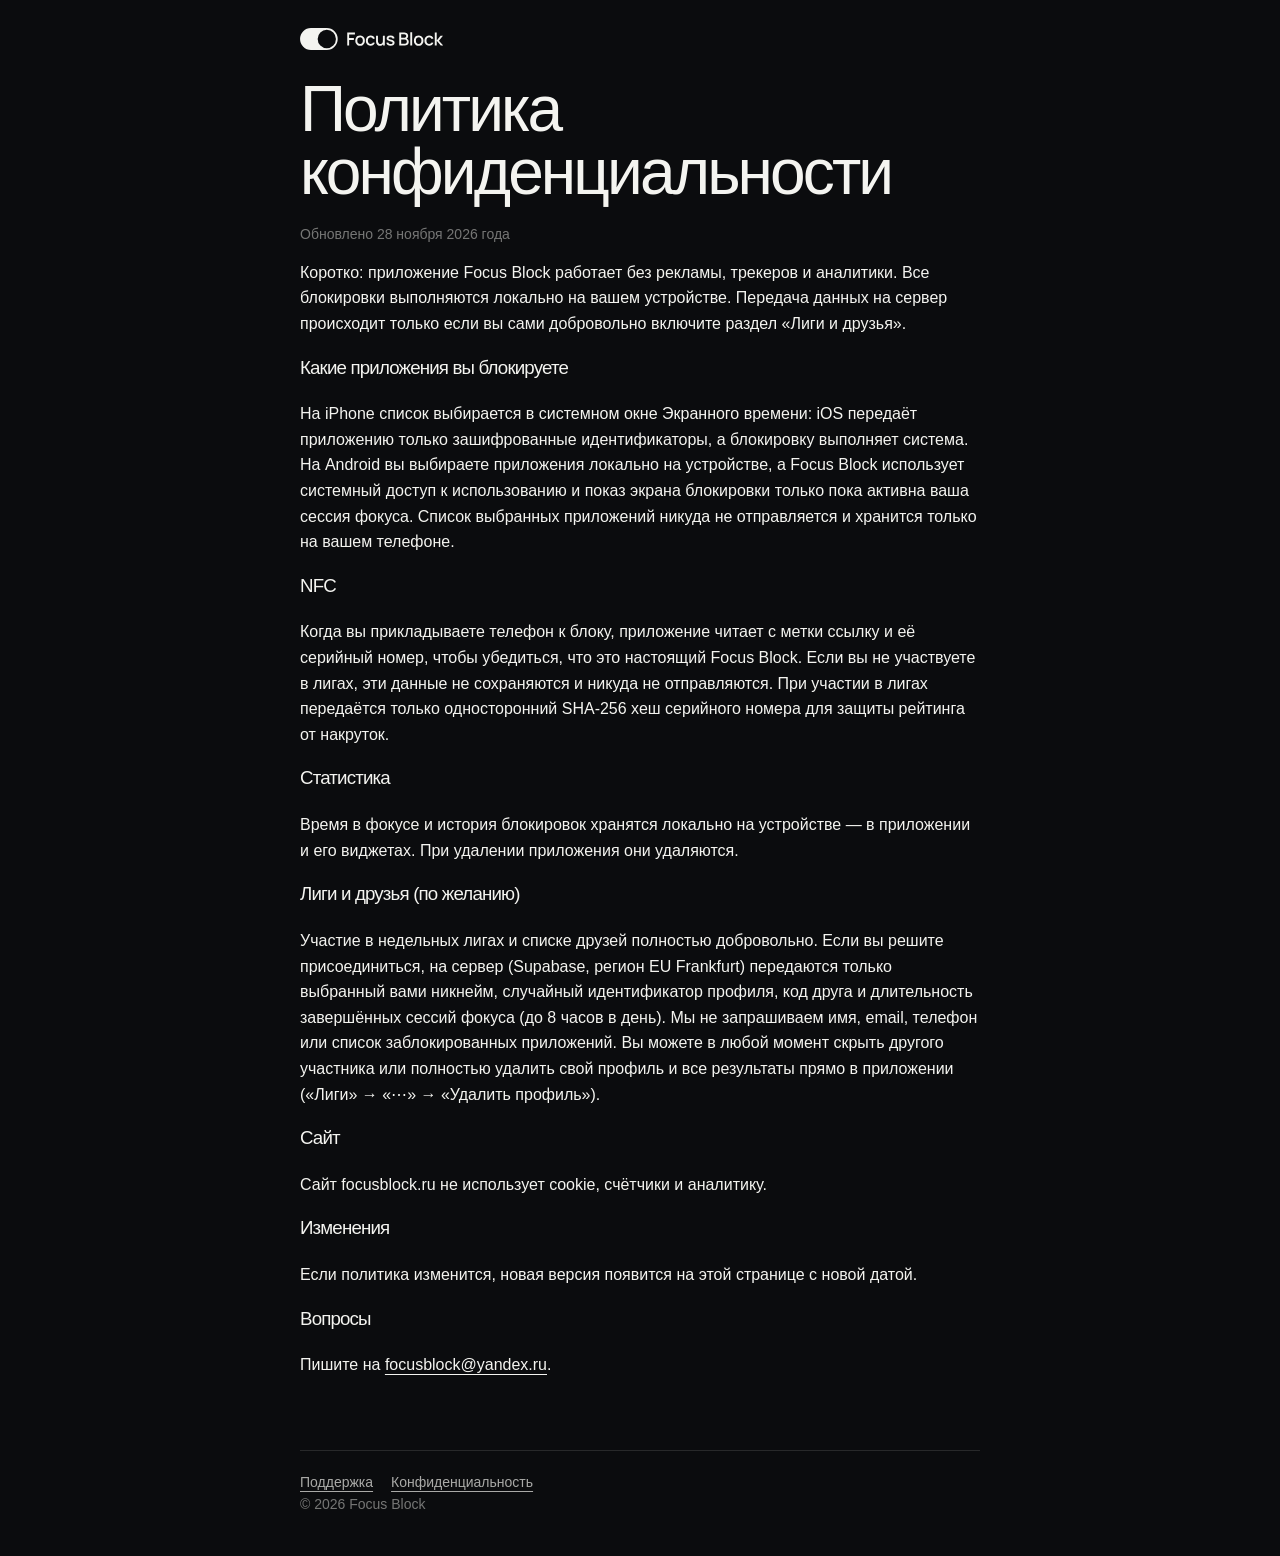
==== commit 614bfaf5: "Update privacy policy for optional weekly leagues" ====
--- a/privacy/index.html
+++ b/privacy/index.html
@@ -14,14 +14,16 @@
 <header class="top wrap"><a href="/"><img src="/img/logo.svg" alt="Focus Block"></a></header>
 <main class="wrap">
   <h1>Политика конфиденциальности</h1>
-  <p class="small">Действует с 12 ноября 2026 года</p>
-  <p>Коротко: приложение Focus Block не собирает, не хранит на серверах и не передаёт никому ваши данные. У него нет аккаунтов, рекламы и аналитики.</p>
+  <p class="small">Обновлено 28 ноября 2026 года</p>
+  <p>Коротко: приложение Focus Block работает без рекламы, трекеров и аналитики. Все блокировки выполняются локально на вашем устройстве. Передача данных на сервер происходит только если вы сами добровольно включите раздел «Лиги и друзья».</p>
   <h3>Какие приложения вы блокируете</h3>
   <p>На iPhone список выбирается в системном окне Экранного времени: iOS передаёт приложению только зашифрованные идентификаторы, а блокировку выполняет система. На Android вы выбираете приложения локально на устройстве, а Focus Block использует системный доступ к использованию и показ экрана блокировки только пока активна ваша сессия фокуса. Список выбранных приложений никуда не отправляется и хранится только на вашем телефоне.</p>
   <h3>NFC</h3>
-  <p>Когда вы прикладываете телефон к блоку, приложение читает с метки ссылку и её серийный номер, чтобы убедиться, что это настоящий Focus Block. Эти данные не сохраняются и никуда не отправляются.</p>
+  <p>Когда вы прикладываете телефон к блоку, приложение читает с метки ссылку и её серийный номер, чтобы убедиться, что это настоящий Focus Block. Если вы не участвуете в лигах, эти данные не сохраняются и никуда не отправляются. При участии в лигах передаётся только односторонний SHA-256 хеш серийного номера для защиты рейтинга от накруток.</p>
   <h3>Статистика</h3>
-  <p>Время в фокусе и история блокировок хранятся только на устройстве — в приложении и его виджетах. При удалении приложения они удаляются.</p>
+  <p>Время в фокусе и история блокировок хранятся локально на устройстве — в приложении и его виджетах. При удалении приложения они удаляются.</p>
+  <h3>Лиги и друзья (по желанию)</h3>
+  <p>Участие в недельных лигах и списке друзей полностью добровольно. Если вы решите присоединиться, на сервер (Supabase, регион EU Frankfurt) передаются только выбранный вами никнейм, случайный идентификатор профиля, код друга и длительность завершённых сессий фокуса (до 8 часов в день). Мы не запрашиваем имя, email, телефон или список заблокированных приложений. Вы можете в любой момент скрыть другого участника или полностью удалить свой профиль и все результаты прямо в приложении («Лиги» → «⋯» → «Удалить профиль»).</p>
   <h3>Сайт</h3>
   <p>Сайт focusblock.ru не использует cookie, счётчики и аналитику.</p>
   <h3>Изменения</h3>
